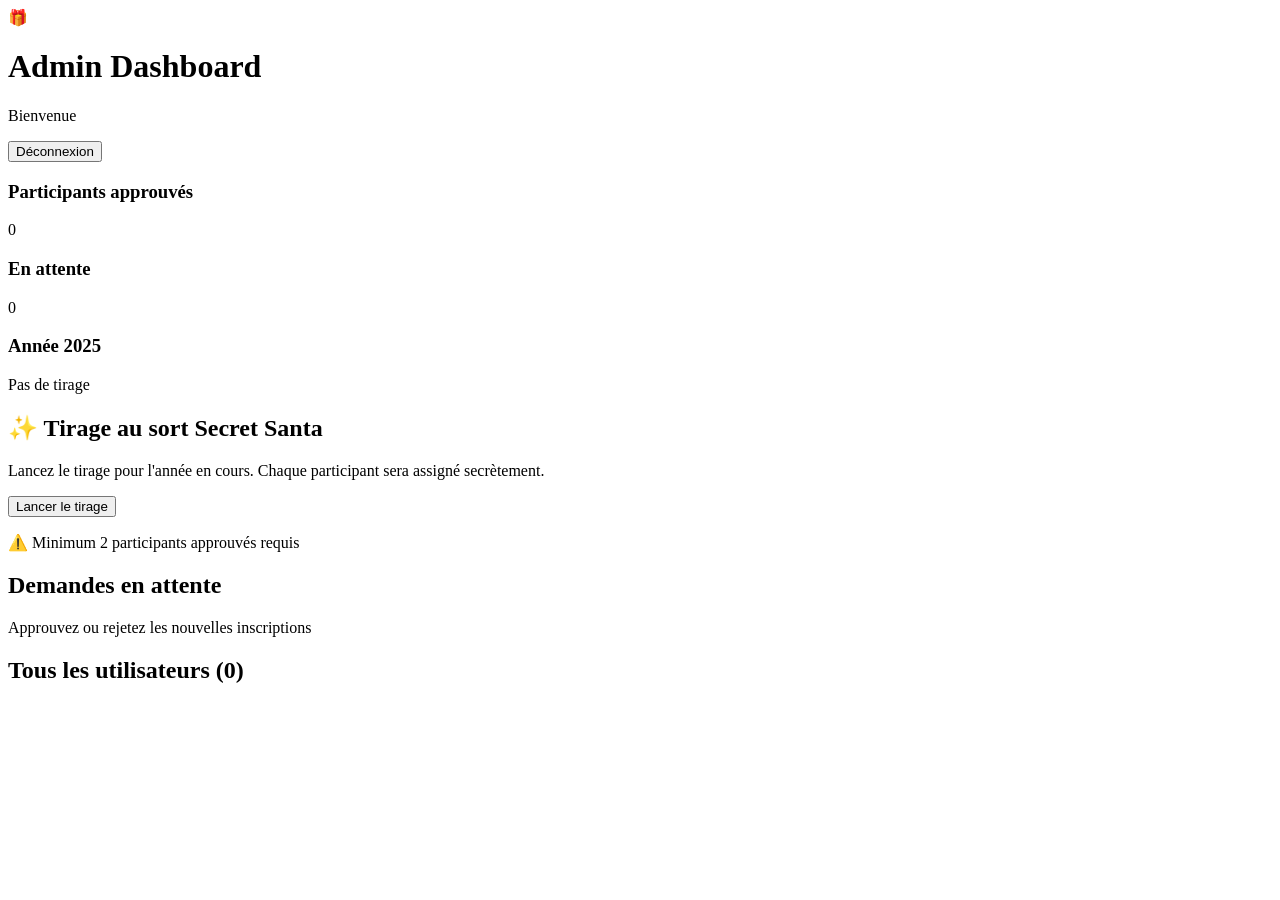
==== php/public/admin.html @ d347e77c "auto-commit for 5926e405-cffd-49d7-9a5a-f31468f9e27b" ====
<!DOCTYPE html>
<html lang="fr">
<head>
    <meta charset="UTF-8">
    <meta name="viewport" content="width=device-width, initial-scale=1.0">
    <title>Secret Santa - Admin Dashboard</title>
    <link rel="stylesheet" href="css/style.css">
    <link href="https://fonts.googleapis.com/css2?family=Playfair+Display:wght@400;700&display=swap" rel="stylesheet">
</head>
<body>
    <div class="admin-header">
        <div class="admin-header-content">
            <div class="admin-title">
                <span class="gift-icon">🎁</span>
                <div>
                    <h1>Admin Dashboard</h1>
                    <p id="adminWelcome">Bienvenue</p>
                </div>
            </div>
            <button onclick="logout()" class="btn btn-outline">Déconnexion</button>
        </div>
    </div>

    <div class="container admin-container">
        <!-- Stats Cards -->
        <div class="stats-grid">
            <div class="stat-card">
                <h3>Participants approuvés</h3>
                <p class="stat-number" id="approvedCount">0</p>
            </div>
            <div class="stat-card">
                <h3>En attente</h3>
                <p class="stat-number" id="pendingCount">0</p>
            </div>
            <div class="stat-card">
                <h3>Année <span id="currentYear">2025</span></h3>
                <p class="stat-badge" id="drawStatus">Pas de tirage</p>
            </div>
        </div>

        <!-- Section Tirage -->
        <div class="card">
            <div class="card-header">
                <h2>✨ Tirage au sort Secret Santa</h2>
                <p>Lancez le tirage pour l'année en cours. Chaque participant sera assigné secrètement.</p>
            </div>
            <div class="card-body">
                <button id="createDrawBtn" onclick="createDraw()" class="btn btn-success">Lancer le tirage</button>
                <p id="drawWarning" class="warning hidden">⚠️ Minimum 2 participants approuvés requis</p>
            </div>
        </div>

        <!-- Utilisateurs en attente -->
        <div id="pendingSection" class="card hidden">
            <div class="card-header">
                <h2>Demandes en attente</h2>
                <p>Approuvez ou rejetez les nouvelles inscriptions</p>
            </div>
            <div id="pendingList" class="user-list"></div>
        </div>

        <!-- Tous les utilisateurs -->
        <div class="card">
            <div class="card-header">
                <h2>Tous les utilisateurs (<span id="totalUsers">0</span>)</h2>
            </div>
            <div id="userList" class="user-list"></div>
        </div>
    </div>

    <div id="message" class="message-toast hidden"></div>
    <script src="js/admin.js"></script>
</body>
</html>
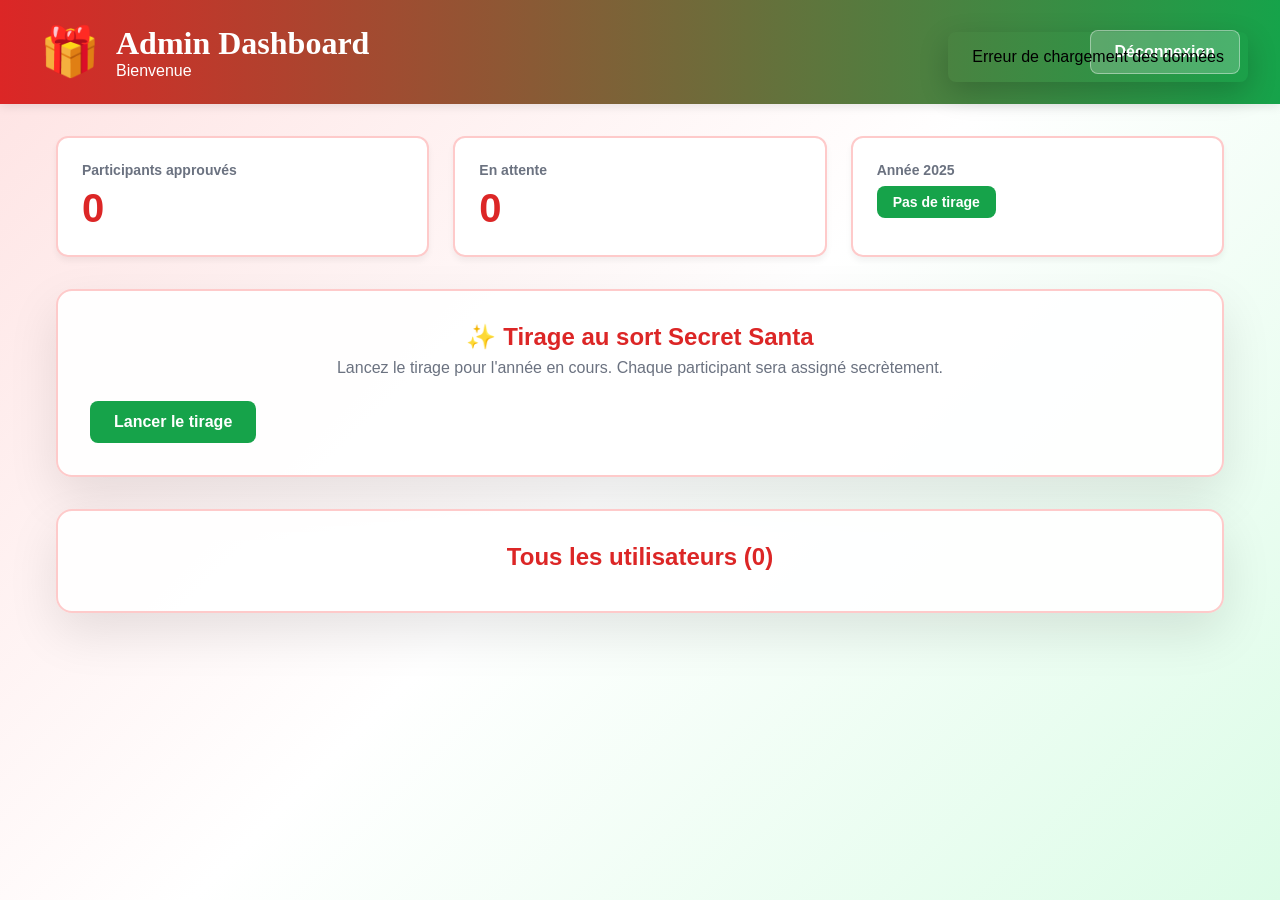
==== commit 0ee6109d: "auto-commit for 71ad3de9-25b7-41cb-a1b1-03f508b7453a" ====
--- a/php/public/admin.html
+++ b/php/public/admin.html
@@ -45,8 +45,12 @@
                 <p>Lancez le tirage pour l'année en cours. Chaque participant sera assigné secrètement.</p>
             </div>
             <div class="card-body">
-                <button id="createDrawBtn" onclick="createDraw()" class="btn btn-success">Lancer le tirage</button>
+                <div style="display: flex; gap: 1rem; flex-wrap: wrap;">
+                    <button id="createDrawBtn" onclick="createDraw()" class="btn btn-success">Lancer le tirage</button>
+                    <button id="resetDrawBtn" onclick="resetDraw()" class="btn btn-danger" style="display: none;">🔄 Réinitialiser le tirage</button>
+                </div>
                 <p id="drawWarning" class="warning hidden">⚠️ Minimum 2 participants approuvés requis</p>
+                <p id="drawInfo" class="info-text hidden" style="margin-top: 1rem; color: #059669;">ℹ️ Si le tirage s'est mal passé, vous pouvez le réinitialiser et le relancer.</p>
             </div>
         </div>
 
--- a/php/public/css/style.css
+++ b/php/public/css/style.css
@@ -0,0 +1,625 @@
+/* Secret Santa - Styles CSS */
+
+:root {
+    --red-primary: #dc2626;
+    --red-hover: #b91c1c;
+    --green-primary: #16a34a;
+    --green-hover: #15803d;
+    --yellow-primary: #eab308;
+    --bg-light: #fef2f2;
+    --bg-gradient-start: #fee2e2;
+    --bg-gradient-end: #dcfce7;
+}
+
+* {
+    margin: 0;
+    padding: 0;
+    box-sizing: border-box;
+}
+
+body {
+    font-family: 'Inter', -apple-system, BlinkMacSystemFont, 'Segoe UI', sans-serif;
+    background: linear-gradient(135deg, var(--bg-gradient-start), #ffffff, var(--bg-gradient-end));
+    min-height: 100vh;
+    position: relative;
+    overflow-x: hidden;
+}
+
+/* Flocons de neige animés */
+.snowflakes {
+    position: fixed;
+    top: 0;
+    left: 0;
+    width: 100%;
+    height: 100%;
+    pointer-events: none;
+    z-index: 1;
+}
+
+.snowflake {
+    position: absolute;
+    color: rgba(255, 255, 255, 0.3);
+    font-size: 20px;
+    animation: fall linear infinite;
+}
+
+@keyframes fall {
+    0% {
+        transform: translateY(-10%) rotate(0deg);
+    }
+    100% {
+        transform: translateY(100vh) rotate(360deg);
+    }
+}
+
+/* Container */
+.container {
+    max-width: 500px;
+    margin: 0 auto;
+    padding: 2rem 1rem;
+    position: relative;
+    z-index: 10;
+}
+
+.admin-container {
+    max-width: 1200px;
+}
+
+.user-container {
+    max-width: 800px;
+}
+
+/* Header */
+.header {
+    text-align: center;
+    margin-bottom: 2rem;
+}
+
+.logo {
+    display: flex;
+    justify-content: center;
+    align-items: center;
+    gap: 1rem;
+    margin-bottom: 1rem;
+}
+
+.gift-icon {
+    font-size: 3rem;
+}
+
+.sparkle-icon {
+    font-size: 2rem;
+}
+
+.title {
+    font-family: 'Playfair Display', serif;
+    font-size: 3rem;
+    color: var(--red-primary);
+    margin-bottom: 0.5rem;
+}
+
+.subtitle {
+    font-family: 'Cormorant Garamond', serif;
+    font-size: 1.125rem;
+    color: var(--green-primary);
+}
+
+/* Card */
+.card {
+    background: rgba(255, 255, 255, 0.95);
+    border-radius: 1rem;
+    padding: 2rem;
+    box-shadow: 0 20px 50px rgba(0, 0, 0, 0.1);
+    border: 2px solid #fecaca;
+    margin-bottom: 2rem;
+}
+
+.card-header h2 {
+    color: var(--red-primary);
+    font-size: 1.5rem;
+    margin-bottom: 0.5rem;
+    text-align: center;
+}
+
+.card-header p {
+    color: #6b7280;
+    text-align: center;
+    margin-bottom: 1.5rem;
+}
+
+/* Tabs */
+.tabs {
+    display: grid;
+    grid-template-columns: 1fr 1fr;
+    gap: 0.5rem;
+    margin-bottom: 1.5rem;
+}
+
+.tab {
+    padding: 0.75rem;
+    border: none;
+    background: #f3f4f6;
+    color: #6b7280;
+    border-radius: 0.5rem;
+    cursor: pointer;
+    font-size: 1rem;
+    font-weight: 500;
+    transition: all 0.2s;
+}
+
+.tab:hover {
+    background: #e5e7eb;
+}
+
+.tab.active {
+    background: var(--red-primary);
+    color: white;
+}
+
+/* Forms */
+.form {
+    display: flex;
+    flex-direction: column;
+    gap: 1rem;
+}
+
+.form-group {
+    display: flex;
+    flex-direction: column;
+    gap: 0.5rem;
+}
+
+.form-group label {
+    font-weight: 500;
+    color: #374151;
+}
+
+.form-group input {
+    padding: 0.75rem;
+    border: 1px solid #d1d5db;
+    border-radius: 0.5rem;
+    font-size: 1rem;
+    transition: border-color 0.2s;
+}
+
+.form-group input:focus {
+    outline: none;
+    border-color: var(--red-primary);
+}
+
+.hidden {
+    display: none !important;
+}
+
+/* Buttons */
+.btn {
+    padding: 0.75rem 1.5rem;
+    border: none;
+    border-radius: 0.5rem;
+    font-size: 1rem;
+    font-weight: 600;
+    cursor: pointer;
+    transition: all 0.2s;
+}
+
+.btn-primary {
+    background: var(--red-primary);
+    color: white;
+}
+
+.btn-primary:hover {
+    background: var(--red-hover);
+}
+
+.btn-success {
+    background: var(--green-primary);
+    color: white;
+}
+
+.btn-success:hover {
+    background: var(--green-hover);
+}
+
+.btn-outline {
+    background: rgba(255, 255, 255, 0.2);
+    color: white;
+    border: 1px solid rgba(255, 255, 255, 0.4);
+}
+
+.btn-outline:hover {
+    background: rgba(255, 255, 255, 0.3);
+}
+
+.btn-danger {
+    background: #dc2626;
+    color: white;
+}
+
+.btn-small {
+    padding: 0.5rem 1rem;
+    font-size: 0.875rem;
+}
+
+/* Messages */
+.message {
+    padding: 1rem;
+    border-radius: 0.5rem;
+    margin-top: 1rem;
+    text-align: center;
+}
+
+.message.success {
+    background: #d1fae5;
+    color: #065f46;
+    border: 1px solid #34d399;
+}
+
+.message.error {
+    background: #fee2e2;
+    color: #991b1b;
+    border: 1px solid #f87171;
+}
+
+.message.warning {
+    background: #fef3c7;
+    color: #92400e;
+    border: 1px solid #fbbf24;
+}
+
+/* Footer */
+.footer {
+    text-align: center;
+    color: var(--green-primary);
+    font-size: 0.875rem;
+    margin-top: 1.5rem;
+}
+
+/* Admin Header */
+.admin-header {
+    background: linear-gradient(90deg, var(--red-primary), var(--green-primary));
+    color: white;
+    padding: 1.5rem;
+    box-shadow: 0 2px 10px rgba(0, 0, 0, 0.1);
+}
+
+.admin-header-content {
+    max-width: 1200px;
+    margin: 0 auto;
+    display: flex;
+    justify-content: space-between;
+    align-items: center;
+}
+
+.admin-title {
+    display: flex;
+    align-items: center;
+    gap: 1rem;
+}
+
+.admin-title h1 {
+    font-family: 'Playfair Display', serif;
+    font-size: 2rem;
+}
+
+/* User Header */
+.user-header {
+    background: linear-gradient(90deg, var(--red-primary), var(--green-primary));
+    color: white;
+    padding: 1.5rem;
+    box-shadow: 0 2px 10px rgba(0, 0, 0, 0.1);
+}
+
+.user-header-content {
+    max-width: 800px;
+    margin: 0 auto;
+    display: flex;
+    justify-content: space-between;
+    align-items: center;
+}
+
+.user-title {
+    display: flex;
+    align-items: center;
+    gap: 1rem;
+}
+
+/* Stats Grid */
+.stats-grid {
+    display: grid;
+    grid-template-columns: repeat(auto-fit, minmax(250px, 1fr));
+    gap: 1.5rem;
+    margin-bottom: 2rem;
+}
+
+.stat-card {
+    background: white;
+    padding: 1.5rem;
+    border-radius: 0.75rem;
+    border: 2px solid #fecaca;
+    box-shadow: 0 4px 6px rgba(0, 0, 0, 0.05);
+}
+
+.stat-card h3 {
+    color: #6b7280;
+    font-size: 0.875rem;
+    margin-bottom: 0.5rem;
+}
+
+.stat-number {
+    font-size: 2.5rem;
+    font-weight: bold;
+    color: var(--red-primary);
+}
+
+.stat-badge {
+    display: inline-block;
+    padding: 0.5rem 1rem;
+    background: var(--green-primary);
+    color: white;
+    border-radius: 0.5rem;
+    font-size: 0.875rem;
+    font-weight: 600;
+}
+
+/* User List */
+.user-list {
+    display: flex;
+    flex-direction: column;
+    gap: 1rem;
+}
+
+.user-item {
+    display: flex;
+    justify-content: space-between;
+    align-items: center;
+    padding: 1rem;
+    background: #f9fafb;
+    border: 1px solid #e5e7eb;
+    border-radius: 0.5rem;
+}
+
+.user-info h4 {
+    color: #111827;
+    margin-bottom: 0.25rem;
+}
+
+.user-info p {
+    color: #6b7280;
+    font-size: 0.875rem;
+}
+
+.user-actions {
+    display: flex;
+    gap: 0.5rem;
+}
+
+.badge {
+    display: inline-block;
+    padding: 0.25rem 0.75rem;
+    border-radius: 0.375rem;
+    font-size: 0.75rem;
+    font-weight: 600;
+}
+
+.badge-admin {
+    background: #a855f7;
+    color: white;
+}
+
+.badge-approved {
+    background: var(--green-primary);
+    color: white;
+}
+
+.badge-pending {
+    background: #9ca3af;
+    color: white;
+}
+
+/* Assignment Card */
+.assignment-card {
+    background: rgba(255, 255, 255, 0.95);
+    border-radius: 1.5rem;
+    padding: 3rem 2rem;
+    box-shadow: 0 25px 60px rgba(0, 0, 0, 0.15);
+    border: 4px solid #86efac;
+    text-align: center;
+}
+
+.assignment-header {
+    margin-bottom: 2rem;
+}
+
+.gift-icon-large {
+    font-size: 6rem;
+    margin-bottom: 1rem;
+}
+
+.assignment-header h2 {
+    font-family: 'Playfair Display', serif;
+    font-size: 2.5rem;
+    color: var(--red-primary);
+    margin-bottom: 0.5rem;
+}
+
+.assignment-body {
+    background: linear-gradient(135deg, #d1fae5, #fecaca);
+    padding: 2rem;
+    border-radius: 1rem;
+    border: 2px solid #86efac;
+    margin-bottom: 2rem;
+}
+
+.assignment-label {
+    color: #374151;
+    font-size: 1.125rem;
+    margin-bottom: 1rem;
+}
+
+.assignment-name-box {
+    background: white;
+    padding: 2rem;
+    border-radius: 0.75rem;
+    box-shadow: 0 4px 10px rgba(0, 0, 0, 0.1);
+    border: 2px solid #fca5a5;
+}
+
+.assignment-name {
+    font-family: 'Playfair Display', serif;
+    font-size: 3rem;
+    font-weight: bold;
+    color: var(--red-primary);
+}
+
+.assignment-reminders {
+    background: #fef9c3;
+    padding: 1.5rem;
+    border-radius: 0.75rem;
+    border: 2px solid #fde047;
+    text-align: left;
+}
+
+.assignment-reminders h3 {
+    color: #78350f;
+    margin-bottom: 1rem;
+}
+
+.assignment-reminders ul {
+    list-style: none;
+    padding: 0;
+}
+
+.assignment-reminders li {
+    color: #78350f;
+    padding: 0.5rem 0;
+    padding-left: 1.5rem;
+    position: relative;
+}
+
+.assignment-reminders li:before {
+    content: "•";
+    position: absolute;
+    left: 0;
+    color: var(--yellow-primary);
+    font-weight: bold;
+}
+
+/* No Draw Card */
+.no-draw-card {
+    background: rgba(255, 255, 255, 0.95);
+    border-radius: 1rem;
+    padding: 3rem 2rem;
+    text-align: center;
+    border: 2px solid #d1d5db;
+    box-shadow: 0 10px 30px rgba(0, 0, 0, 0.1);
+}
+
+.no-draw-icon {
+    font-size: 5rem;
+    margin-bottom: 1rem;
+    opacity: 0.5;
+}
+
+.no-draw-card h2 {
+    font-family: 'Playfair Display', serif;
+    font-size: 2rem;
+    color: #374151;
+    margin-bottom: 1rem;
+}
+
+.no-draw-card p {
+    color: #6b7280;
+    margin-bottom: 0.5rem;
+}
+
+.no-draw-text {
+    font-size: 0.875rem;
+    margin-bottom: 1.5rem !important;
+}
+
+.no-draw-badge {
+    display: inline-block;
+    padding: 0.75rem 1.5rem;
+    background: #e5e7eb;
+    color: #374151;
+    border-radius: 0.5rem;
+    font-weight: 600;
+}
+
+.christmas-decorations {
+    text-align: center;
+    font-size: 2.5rem;
+    margin-top: 2rem;
+}
+
+/* Loading */
+.loading {
+    display: flex;
+    justify-content: center;
+    align-items: center;
+    min-height: 300px;
+}
+
+.spinner {
+    border: 4px solid #f3f4f6;
+    border-top: 4px solid var(--red-primary);
+    border-radius: 50%;
+    width: 3rem;
+    height: 3rem;
+    animation: spin 1s linear infinite;
+}
+
+@keyframes spin {
+    0% { transform: rotate(0deg); }
+    100% { transform: rotate(360deg); }
+}
+
+.warning {
+    color: #92400e;
+    font-size: 0.875rem;
+    margin-top: 0.5rem;
+}
+
+/* Toast Message */
+.message-toast {
+    position: fixed;
+    top: 2rem;
+    right: 2rem;
+    padding: 1rem 1.5rem;
+    border-radius: 0.5rem;
+    box-shadow: 0 10px 30px rgba(0, 0, 0, 0.2);
+    z-index: 1000;
+    animation: slideIn 0.3s ease-out;
+}
+
+@keyframes slideIn {
+    from {
+        transform: translateX(100%);
+        opacity: 0;
+    }
+    to {
+        transform: translateX(0);
+        opacity: 1;
+    }
+}
+
+/* Responsive */
+@media (max-width: 768px) {
+    .title {
+        font-size: 2rem;
+    }
+    
+    .admin-header-content,
+    .user-header-content {
+        flex-direction: column;
+        gap: 1rem;
+    }
+    
+    .stats-grid {
+        grid-template-columns: 1fr;
+    }
+    
+    .assignment-name {
+        font-size: 2rem;
+    }
+}
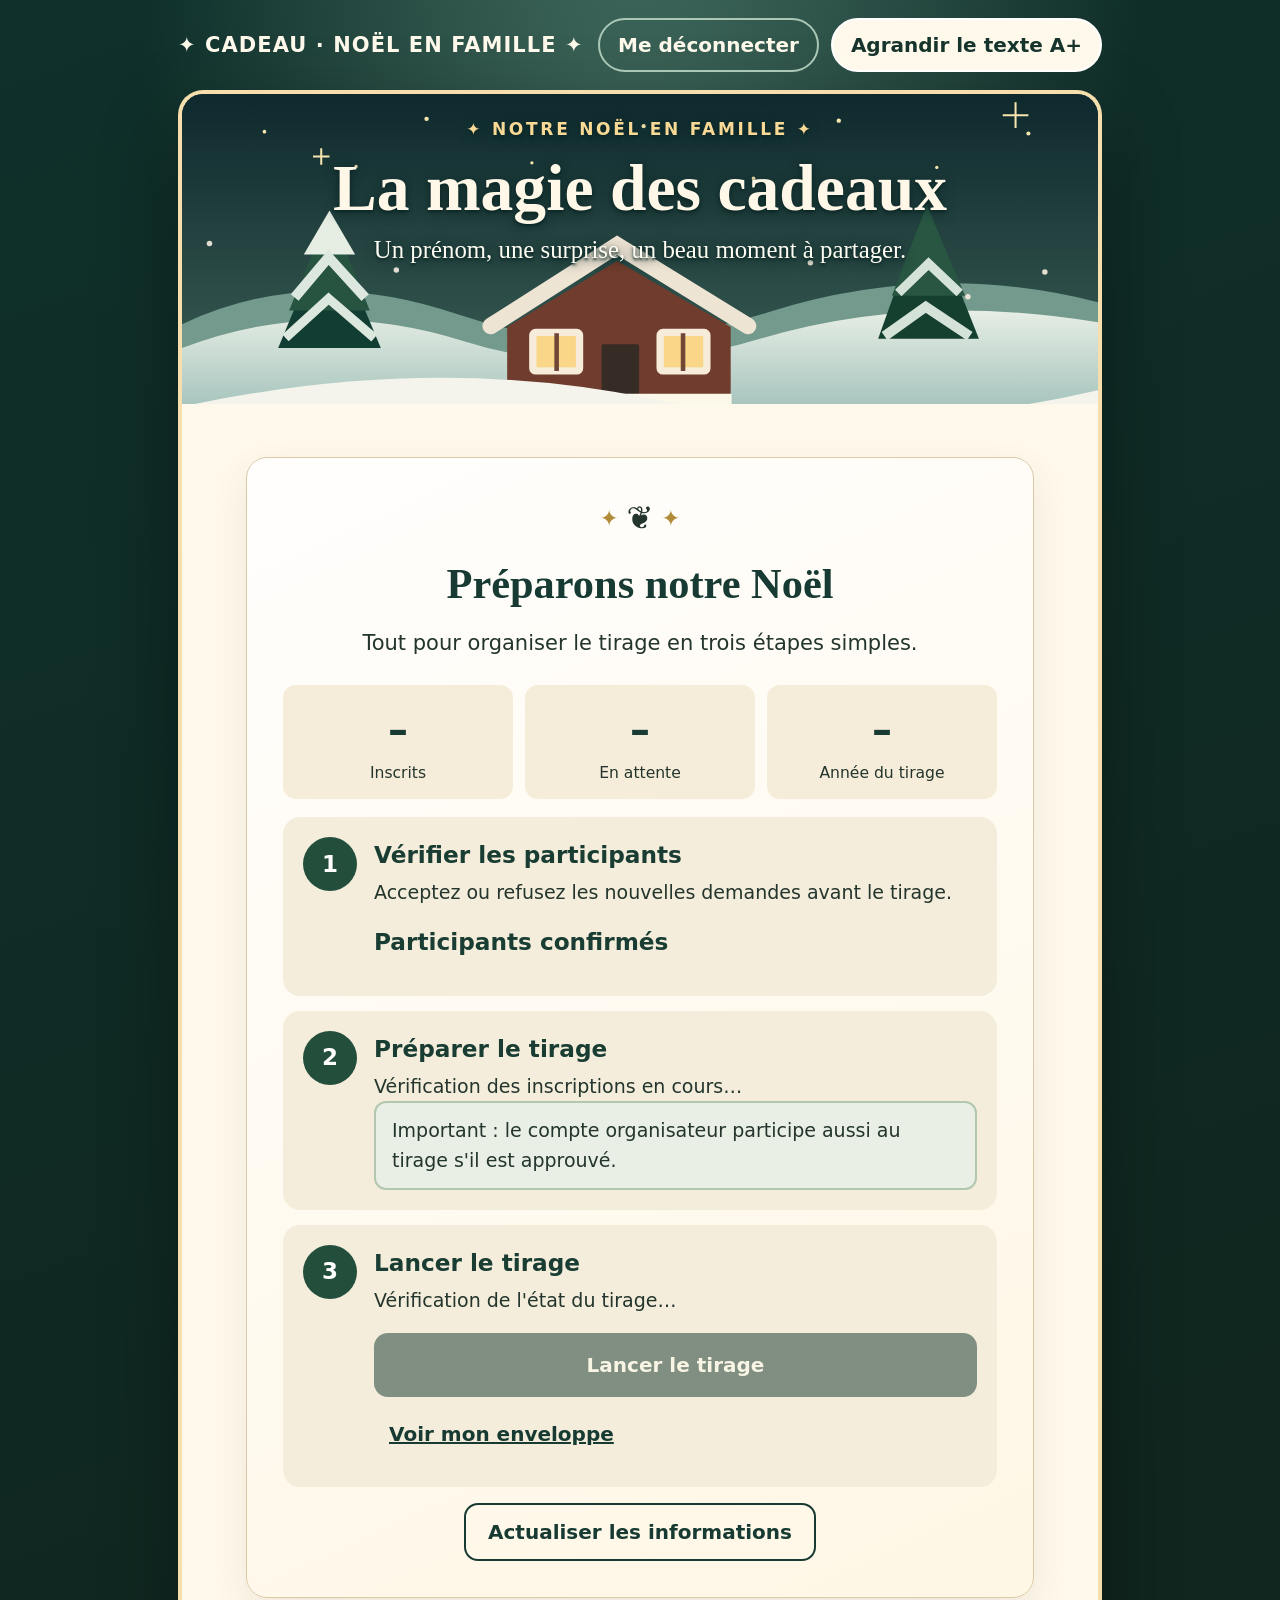
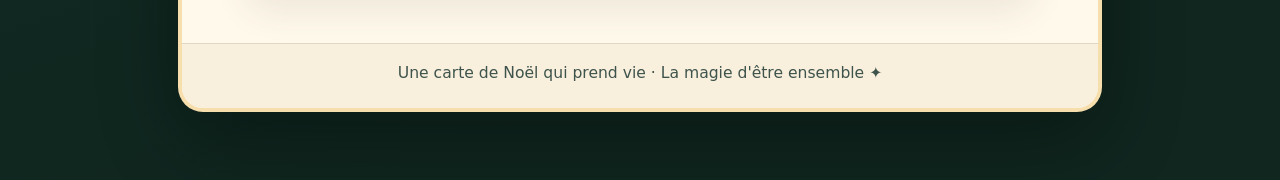
==== commit 6046439a: "Implement approved festive accessible HTML/CSS for all Cadeau PHP screens" ====
--- a/php/public/admin.html
+++ b/php/public/admin.html
@@ -1,78 +1,74 @@
-<!DOCTYPE html>
-<html lang="fr">
-<head>
-    <meta charset="UTF-8">
-    <meta name="viewport" content="width=device-width, initial-scale=1.0">
-    <title>Secret Santa - Admin Dashboard</title>
-    <link rel="stylesheet" href="css/style.css">
-    <link href="https://fonts.googleapis.com/css2?family=Playfair+Display:wght@400;700&display=swap" rel="stylesheet">
-</head>
-<body>
-    <div class="admin-header">
-        <div class="admin-header-content">
-            <div class="admin-title">
-                <span class="gift-icon">🎁</span>
-                <div>
-                    <h1>Admin Dashboard</h1>
-                    <p id="adminWelcome">Bienvenue</p>
-                </div>
-            </div>
-            <button onclick="logout()" class="btn btn-outline">Déconnexion</button>
-        </div>
-    </div>
-
-    <div class="container admin-container">
-        <!-- Stats Cards -->
-        <div class="stats-grid">
-            <div class="stat-card">
-                <h3>Participants approuvés</h3>
-                <p class="stat-number" id="approvedCount">0</p>
-            </div>
-            <div class="stat-card">
-                <h3>En attente</h3>
-                <p class="stat-number" id="pendingCount">0</p>
-            </div>
-            <div class="stat-card">
-                <h3>Année <span id="currentYear">2025</span></h3>
-                <p class="stat-badge" id="drawStatus">Pas de tirage</p>
-            </div>
-        </div>
-
-        <!-- Section Tirage -->
-        <div class="card">
-            <div class="card-header">
-                <h2>✨ Tirage au sort Secret Santa</h2>
-                <p>Lancez le tirage pour l'année en cours. Chaque participant sera assigné secrètement.</p>
-            </div>
-            <div class="card-body">
-                <div style="display: flex; gap: 1rem; flex-wrap: wrap;">
-                    <button id="createDrawBtn" onclick="createDraw()" class="btn btn-success">Lancer le tirage</button>
-                    <button id="resetDrawBtn" onclick="resetDraw()" class="btn btn-danger" style="display: none;">🔄 Réinitialiser le tirage</button>
-                </div>
-                <p id="drawWarning" class="warning hidden">⚠️ Minimum 2 participants approuvés requis</p>
-                <p id="drawInfo" class="info-text hidden" style="margin-top: 1rem; color: #059669;">ℹ️ Si le tirage s'est mal passé, vous pouvez le réinitialiser et le relancer.</p>
-            </div>
-        </div>
-
-        <!-- Utilisateurs en attente -->
-        <div id="pendingSection" class="card hidden">
-            <div class="card-header">
-                <h2>Demandes en attente</h2>
-                <p>Approuvez ou rejetez les nouvelles inscriptions</p>
-            </div>
-            <div id="pendingList" class="user-list"></div>
-        </div>
-
-        <!-- Tous les utilisateurs -->
-        <div class="card">
-            <div class="card-header">
-                <h2>Tous les utilisateurs (<span id="totalUsers">0</span>)</h2>
-            </div>
-            <div id="userList" class="user-list"></div>
-        </div>
-    </div>
-
-    <div id="message" class="message-toast hidden"></div>
-    <script src="js/admin.js"></script>
-</body>
-</html>+<!doctype html><html lang="fr"><head>
+<meta charset="utf-8"><meta name="viewport" content="width=device-width, initial-scale=1">
+<meta name="color-scheme" content="light"><title>Organiser notre Noël — Cadeau</title>
+<link rel="stylesheet" href="css/style.css">
+<script defer src="js/common.js"></script><script defer src="js/admin.js"></script>
+</head><body><a class="skip" href="#contenu">Aller au contenu</a>
+<div class="site">
+<header class="site-head">
+  <span class="brand">✦ CADEAU · NOËL EN FAMILLE ✦</span>
+  <div class="head-actions">
+    <button type="button" class="logout-button" id="logout">Me déconnecter</button>
+    <button id="larger" type="button" aria-pressed="false">Agrandir le texte A+</button>
+  </div>
+</header>
+<main class="sheet" id="contenu">
+<div class="hero">
+  <img class="village" src="assets/christmas-village.svg" alt="" width="1000" height="360">
+  <div class="hero-heading">
+    <div class="eyebrow">✦ Notre Noël en famille ✦</div>
+    <h1>La magie des cadeaux</h1>
+    <p>Un prénom, une surprise, un beau moment à partager.</p>
+  </div>
+</div>
+<section class="page" id="organizer" aria-labelledby="admin-title">
+ <div class="paper wide">
+  <div class="holly" aria-hidden="true">❦</div>
+  <h2 id="admin-title" tabindex="-1" class="center">Préparons notre Noël</h2>
+  <p class="lead center">Tout pour organiser le tirage en trois étapes simples.</p>
+  <div class="form-message" id="formMessage" hidden aria-live="polite"></div>
+  <div class="stat-row" aria-label="État des inscriptions">
+    <div class="stat"><strong id="approvedCount">–</strong><span>Inscrits</span></div>
+    <div class="stat"><strong id="pendingCount">–</strong><span>En attente</span></div>
+    <div class="stat"><strong id="year">–</strong><span>Année du tirage</span></div>
+  </div>
+  <div class="admin-steps">
+   <section class="admin-step" aria-labelledby="step1"><span class="number" aria-hidden="true">1</span><div class="inner">
+    <h3 id="step1">Vérifier les participants</h3><p>Acceptez ou refusez les nouvelles demandes avant le tirage.</p>
+    <p id="pendingEmpty" class="info-banner" hidden>Toutes les demandes ont été traitées.</p>
+    <ul id="pendingList" class="people-list" aria-label="Demandes en attente"></ul>
+    <h3 class="spaced">Participants confirmés</h3>
+    <ul id="approvedList" class="people-list" aria-label="Participants confirmés"></ul>
+   </div></section>
+   <section class="admin-step" aria-labelledby="step2"><span class="number" aria-hidden="true">2</span><div class="inner">
+    <h3 id="step2">Préparer le tirage</h3>
+    <p id="preflight">Vérification des inscriptions en cours…</p>
+    <p class="info-banner">Important : le compte organisateur participe aussi au tirage s'il est approuvé.</p>
+   </div></section>
+   <section class="admin-step" aria-labelledby="step3"><span class="number" aria-hidden="true">3</span><div class="inner">
+    <h3 id="step3">Lancer le tirage</h3>
+    <p id="drawStatus">Vérification de l'état du tirage…</p>
+    <button class="cta" type="button" id="createDrawBtn" disabled>Lancer le tirage</button>
+    <button class="secondary" type="button" id="resetDrawBtn" hidden>Réinitialiser le tirage</button>
+    <a href="user.html" class="back-link">Voir mon enveloppe</a>
+   </div></section>
+  </div>
+  <button class="secondary" id="reloadData" type="button">Actualiser les informations</button>
+ </div>
+</section>
+<footer class="footer">Une carte de Noël qui prend vie · La magie d'être ensemble ✦</footer>
+</main></div>
+<dialog id="drawDialog" aria-labelledby="drawDialogTitle">
+ <h2 id="drawDialogTitle">Tout est prêt pour Noël&nbsp;?</h2>
+ <p id="drawDialogInfo"></p>
+ <p>Une fois le tirage lancé, chaque personne pourra découvrir son destinataire. Vérifiez que la liste est complète.</p>
+ <div class="dialog-actions"><button type="button" class="cancel" id="cancelDraw">Annuler</button><button type="button" id="confirmDraw">Oui, lancer le tirage</button></div>
+</dialog>
+<dialog id="resetDialog" aria-labelledby="resetDialogTitle">
+ <h2 id="resetDialogTitle">Réinitialiser le tirage</h2>
+ <p>Attention&nbsp;: toutes les attributions changeront. Ne faites ceci qu'en cas de nécessité, après avoir prévenu votre famille.</p>
+ <div class="field"><label id="yearLabel" for="confirmYear">Pour confirmer, écrivez l'année du tirage</label><input id="confirmYear" type="number" inputmode="numeric" min="2000" max="2100"></div>
+ <div class="form-message" id="resetMessage" hidden aria-live="polite"></div>
+ <div class="dialog-actions"><button type="button" class="cancel" id="cancelReset">Annuler</button><button type="button" id="confirmReset">Confirmer la réinitialisation</button></div>
+</dialog>
+</body></html>
--- a/php/public/css/style.css
+++ b/php/public/css/style.css
@@ -1,625 +1,141 @@
-/* Secret Santa - Styles CSS */
 
-:root {
-    --red-primary: #dc2626;
-    --red-hover: #b91c1c;
-    --green-primary: #16a34a;
-    --green-hover: #15803d;
-    --yellow-primary: #eab308;
-    --bg-light: #fef2f2;
-    --bg-gradient-start: #fee2e2;
-    --bg-gradient-end: #dcfce7;
+:root{--fir:#173a32;--fir2:#0e2926;--berry:#9c2838;--cream:#fff9ec;--gold:#f0d38a;--ink:#23352c;--snow:#eef1eb;--bsize:20px;--outer:24px}
+*{box-sizing:border-box}
+html{scroll-behavior:auto}
+body{margin:0;font-family:system-ui,-apple-system,"Segoe UI",Arial,sans-serif;font-size:var(--bsize);line-height:1.55;color:var(--ink);background:radial-gradient(ellipse at 50% -16%,#446d60 0,transparent 56%),linear-gradient(160deg,#0f302b,#10261f 85%);min-height:100vh}
+body.large{--bsize:24px}
+a{color:inherit}
+button{font:inherit;cursor:pointer}
+button:focus-visible,a:focus-visible{outline:4px solid #f6b735;outline-offset:5px}
+.skip{position:absolute;left:1rem;top:-200px;background:var(--cream);z-index:100;padding:.5rem}
+.skip:focus{top:1rem}
+.site{max-width:960px;margin:0 auto;padding:18px 18px 68px}
+.site-head{display:flex;flex-wrap:wrap;gap:12px;align-items:center;justify-content:space-between;color:#fff9ec;margin-bottom:18px}
+.site-head strong{font-size:1rem;letter-spacing:.04em}
+.demo-label{font-size:.7em;border:1px solid #eedfa6;border-radius:50px;padding:6px 12px;color:#f8ecc2}
+.site-head button{background:#fff9ec;color:#16342c;border:2px solid #fff;border-radius:50px;padding:9px 18px;font-weight:750;min-height:54px}
+.demo-nav{display:flex;gap:10px;flex-wrap:wrap;margin-bottom:18px}
+.demo-nav button{color:white;background:transparent;border:2px solid #9cb6ac;border-radius:12px;padding:9px 15px;min-height:55px;font-weight:700;flex:1 1 140px}
+.demo-nav button[aria-pressed=true]{background:#fff9ec;color:#173a32;border-color:#fff9ec}
+.sheet{overflow:hidden;border:4px solid rgba(243,215,154,.76);border-radius:25px;box-shadow:0 28px 80px #0005;background:var(--cream)}
+.hero{position:relative;min-height:245px;background:#15352f;isolation:isolate}
+.hero svg{display:block;width:100%;height:310px;object-fit:cover}
+.hero-heading{position:absolute;left:5%;right:5%;top:7%;text-align:center;color:#fffdf3;text-shadow:0 2px 12px #0c2826,0 2px 3px #0c2826}
+.hero-heading .eyebrow{font-size:.85em;font-weight:750;letter-spacing:.16em;text-transform:uppercase;color:#f8d995}
+.hero-heading h1{font-family:Georgia,"Times New Roman",serif;line-height:1.05;font-size:clamp(2.2rem,7vw,4.1rem);margin:12px 0 8px;color:#fff8e9;font-weight:700}
+.hero-heading p{font-family:Georgia,"Times New Roman",serif;font-size:clamp(1.1rem,3vw,1.55rem);margin:0}
+.page{padding:clamp(22px,5vw,53px) clamp(18px,5vw,80px) 45px;min-height:400px}
+.page[hidden]{display:none}
+.page h2{font-family:Georgia,"Times New Roman",serif;font-size:clamp(1.9rem,5vw,2.65rem);line-height:1.18;margin:0 0 18px;color:var(--fir)}
+.center{text-align:center}
+.lead{max-width:620px;margin:0 auto 26px;font-size:1.05em}
+button.cta{display:block;width:100%;max-width:570px;margin:17px auto 0;min-height:64px;border:0;border-radius:14px;background:var(--fir);color:#fffdf0;font-weight:800;font-size:1em;padding:14px 20px;box-shadow:0 6px 0 #0d2a23}
+button.cta:hover{background:#245246}
+button.secondary{display:block;min-height:58px;margin:16px auto 0;border:2px solid var(--fir);border-radius:14px;background:transparent;color:var(--fir);padding:10px 22px;font-weight:750}
+button.secondary:hover{background:#e6efe8}
+button.ghost{background:transparent;border:0;text-decoration:underline;font-weight:750;padding:14px;min-height:56px;color:var(--fir)}
+.paper{background:linear-gradient(155deg,#fffefd,#fff7e5);border:1px solid #dccaa7;border-radius:21px;box-shadow:0 14px 35px #433c2717;padding:clamp(20px,5vw,36px);max-width:670px;margin:0 auto}
+.holly{display:flex;align-items:center;justify-content:center;gap:8px;margin-bottom:15px;font-size:1.6em}
+.holly::before,.holly::after{content:"✦";font-size:.7em;color:#b08b39}
+.helper{max-width:560px;margin:22px auto 0;background:#e8eee7;padding:13px 19px;border-radius:12px;color:#223d33;text-align:center}
+.helper b{font-weight:800}
+.steps{display:grid;gap:12px;max-width:580px;margin:28px auto 0}
+.step{display:flex;gap:15px;align-items:center;text-align:left;background:#f2ead8;padding:17px;border-radius:14px;font-weight:700}
+.step .num{display:grid;place-items:center;background:#225340;color:white;border-radius:50%;width:44px;height:44px;flex:none}
+.step.pending{background:#f9efda}
+.step.pending .num{background:#8e673c}
+.envelope{width:min(100%,340px);margin:28px auto 25px;aspect-ratio:1.5;position:relative;border-radius:6px 6px 15px 15px;background:linear-gradient(120deg,#f2dec0,#fff7e5 55%,#e4c69f);border:3px solid #d3b18a;filter:drop-shadow(0 14px 12px #5e482f3a);overflow:hidden}
+.envelope:before{content:"";position:absolute;inset:0;clip-path:polygon(0 0,50% 63%,100% 0);background:linear-gradient(180deg,#ead2ac,#fff6db);filter:drop-shadow(0 2px 2px #be9b6f)}
+.envelope:after{content:"";position:absolute;width:74px;height:74px;border-radius:50%;left:calc(50% - 37px);top:49%;background:radial-gradient(circle at 28% 25%,#d55b64,#9c2838 52%,#651521);border:4px solid #a8793a;box-shadow:0 1px 6px #503b2b88}
+.envelope .seal{position:absolute;z-index:3;left:0;right:0;top:calc(49% + 9px);text-align:center;color:#ffe7b5;font-family:Georgia,serif;font-size:31px;line-height:1.8}
+.reveal{border:2px solid #af8241;padding:20px;border-radius:16px;background:#f8ecd4;margin:24px auto 12px;max-width:500px}
+.reveal .big-name{font-family:Georgia,serif;font-size:clamp(2rem,7vw,3.7rem);font-weight:700;color:#7e2330;margin:7px 0}
+[hidden]{display:none!important}
+.wait-mark{font-size:3.1em;line-height:1.3;margin-bottom:15px}
+.admin-steps{display:grid;gap:15px;max-width:650px;margin:15px auto}
+.admin-step{display:flex;gap:17px;align-items:flex-start;background:#f4eddb;border-radius:17px;padding:20px}
+.admin-step .number{flex:none;display:grid;place-items:center;width:54px;height:54px;border-radius:50%;background:#234e3c;color:#fff;font-weight:800;font-size:1.15em}
+.admin-step h3{margin:0 0 5px;color:#193d33;font-size:1.16em}
+.admin-step p{margin:0;font-size:.95em}
+.admin-count{font-size:1.8em;font-weight:850;color:#133f34;margin:10px 0}
+.status{display:inline-block;background:#e7eddf;border:2px solid #587961;border-radius:12px;padding:8px 14px;font-weight:700}
+.footer{padding:17px 25px 23px;text-align:center;color:#3e534b;font-size:.78em;border-top:1px solid #e0d8c5;background:#f8efdd}
+.site-note{color:#fffbe7;font-size:.83em;text-align:center;margin:15px auto 0;max-width:820px}
+@media(max-width:560px){.site{padding:9px 9px 45px}.hero svg{height:240px}.hero-heading{top:10%}.hero-heading h1{margin:5px 0}.page{padding:23px 18px 36px}.demo-nav button{flex-basis:42%;font-size:.9em}.admin-step{padding:14px;gap:12px}}
+@media(prefers-reduced-motion:reduce){*,*:before,*:after{animation:none!important;transition:none!important;scroll-behavior:auto!important}}
+
+/* Cadeau v3 : écrans réellement reliés au backend PHP. */
+.site-head .brand{color:#fff9ec;font-size:1.05em;font-weight:850;letter-spacing:.05em}
+.site-head .head-actions{display:flex;flex-wrap:wrap;gap:12px;align-items:center}
+.site-head .logout-button{color:#fff9ec;background:transparent;border:2px solid #abc8b6}
+.site-head .logout-button:hover{background:#245046}
+.hero .village{width:100%;height:310px;object-fit:cover;display:block}
+.page .paper{max-width:675px}
+.page .paper.wide{max-width:810px}
+.form{display:grid;gap:20px;text-align:left;margin:24px auto 0;max-width:530px}
+.field{display:grid;gap:8px}
+.field label{font-weight:760}
+.field input{width:100%;min-height:64px;padding:12px 16px;font:inherit;background:#fff;color:var(--ink);border:2px solid #738e7b;border-radius:12px}
+.field input:focus-visible{outline:4px solid #b88433;outline-offset:2px}
+.field .hint{font-size:.88em;color:#405a4d;line-height:1.45}
+.field input[aria-invalid=true]{border-color:#aa2538}
+.form .cta{margin:12px auto 0}
+.form-message{margin:22px auto 10px;max-width:560px;padding:14px 16px;border:2px solid #8a5d43;border-radius:12px;background:#fff0d7;text-align:left;color:#432d24}
+.form-message[data-type=error]{border-color:#a02b3c;background:#ffeced;color:#7b182a}
+.form-message[data-type=success]{border-color:#477c51;background:#e2f1dc;color:#17422a}
+.form-message:focus{outline:3px solid #b88433}
+[data-busy=true]{opacity:.72;cursor:wait}
+button:disabled{opacity:.52;cursor:not-allowed;box-shadow:none!important}
+.big-icon{text-align:center;font-size:3.3em;line-height:1.2}
+.spaced{margin-top:22px}
+.back-link{background:none;border:0;color:var(--fir);font-weight:750;text-decoration:underline;min-height:58px;padding:10px 15px;margin:12px auto 0;display:block}
+.stage-note{background:#e9efe7;border-radius:15px;padding:15px;margin:22px 0;color:var(--ink)}
+.steps{margin:24px auto 10px}
+.subtle{font-size:.87em;color:#435b4f}
+body.large .subtle,body.large .hint{font-size:.9em}
+.admin-steps{max-width:770px}
+.admin-step{align-items:flex-start}
+.admin-step .number{min-width:54px}
+.admin-step .inner{flex:1;min-width:0}
+.admin-step .cta,.admin-step .secondary{margin:18px 0 0;max-width:100%}
+.stat-row{display:grid;grid-template-columns:repeat(3,minmax(0,1fr));gap:12px;margin:18px 0}
+.stat{background:#f6ecda;padding:14px 10px;text-align:center;border-radius:13px}
+.stat strong{display:block;font-size:clamp(1.4em,4vw,2em);color:var(--fir)}
+.stat span{display:block;font-size:.78em}
+.people-list{display:grid;gap:10px;margin:16px 0 0;list-style:none;padding:0}
+.person{background:#fffaf0;border:2px solid #e2d2b4;padding:13px 15px;border-radius:13px;display:flex;justify-content:space-between;align-items:center;gap:14px;flex-wrap:wrap}
+.person-name{display:block;font-weight:800;overflow-wrap:anywhere}
+.person-mail{display:block;font-size:.85em;color:#48594d;overflow-wrap:anywhere}
+.person-buttons{display:flex;flex-wrap:wrap;gap:10px}
+.person-buttons button{padding:10px 16px;min-height:56px;border-radius:12px;font-weight:800;border:2px solid #28533c;background:var(--fir);color:white}
+.person-buttons button.danger{background:#fff8f1;color:#852a34;border-color:#9c2838}
+.info-banner{margin:12px 0;padding:13px 16px;border-radius:12px;background:#e9efe5;border:2px solid #b2c6b0}
+.info-banner.warning{background:#fff0d9;border-color:#c99550}
+.info-banner.error{background:#ffedf0;border-color:#bd5760}
+.result{padding:22px 12px;border:2px solid #c9a16d;background:#fff4dc;border-radius:16px;margin:22px 0;text-align:center}
+.result .big-name{font-family:Georgia,serif;color:#8a2333;font-size:clamp(2.2em,7vw,3.6em);line-height:1.2;font-weight:700;overflow-wrap:anywhere}
+.envelope{margin-bottom:23px}
+dialog{position:fixed;margin:auto;max-width:min(580px,calc(100vw - 28px));max-height:calc(100dvh - 28px);overflow:auto;border-radius:20px;border:3px solid #a77f47;padding:28px;background:var(--cream);color:var(--ink);box-shadow:0 22px 90px #0009}
+dialog::backdrop{background:#081d19c9}
+dialog h2{font-family:Georgia,serif;color:var(--fir);font-size:1.8em}
+dialog .dialog-actions{display:flex;gap:14px;flex-wrap:wrap;margin-top:18px}
+dialog .dialog-actions button{min-height:58px;flex:1 1 170px;border-radius:13px;border:2px solid var(--fir);background:var(--fir);color:#fff;font-weight:800;padding:10px}
+dialog .dialog-actions button.cancel{background:transparent;color:var(--fir)}
+dialog input[type=number]{width:100%;min-height:60px;font-size:inherit;padding:12px;border:2px solid #526d59;border-radius:12px}
+.error-fallback{max-width:700px;margin:20px auto;border-radius:12px;padding:16px;background:#fff0dc;color:#52271c}
+.spacer{margin:20px 0}
+@media (max-width:560px){
+ .site-head{justify-content:center;text-align:center}
+ .site-head .head-actions{justify-content:center}
+ .hero .village{height:240px}
+ .hero-heading{top:8%}
+ .hero-heading .eyebrow{font-size:.69em;letter-spacing:.07em}
+ .hero-heading h1{font-size:clamp(2rem,8.1vw,3.5rem)}
+ .hero-heading p{font-size:clamp(.85rem,4vw,1.2rem)}
+ .stat-row{grid-template-columns:repeat(2,minmax(0,1fr))}
+ .admin-step{padding:14px;gap:10px}
+ .person-buttons{width:100%}
+ .person-buttons button{flex:1}
 }
-
-* {
-    margin: 0;
-    padding: 0;
-    box-sizing: border-box;
-}
-
-body {
-    font-family: 'Inter', -apple-system, BlinkMacSystemFont, 'Segoe UI', sans-serif;
-    background: linear-gradient(135deg, var(--bg-gradient-start), #ffffff, var(--bg-gradient-end));
-    min-height: 100vh;
-    position: relative;
-    overflow-x: hidden;
-}
-
-/* Flocons de neige animés */
-.snowflakes {
-    position: fixed;
-    top: 0;
-    left: 0;
-    width: 100%;
-    height: 100%;
-    pointer-events: none;
-    z-index: 1;
-}
-
-.snowflake {
-    position: absolute;
-    color: rgba(255, 255, 255, 0.3);
-    font-size: 20px;
-    animation: fall linear infinite;
-}
-
-@keyframes fall {
-    0% {
-        transform: translateY(-10%) rotate(0deg);
-    }
-    100% {
-        transform: translateY(100vh) rotate(360deg);
-    }
-}
-
-/* Container */
-.container {
-    max-width: 500px;
-    margin: 0 auto;
-    padding: 2rem 1rem;
-    position: relative;
-    z-index: 10;
-}
-
-.admin-container {
-    max-width: 1200px;
-}
-
-.user-container {
-    max-width: 800px;
-}
-
-/* Header */
-.header {
-    text-align: center;
-    margin-bottom: 2rem;
-}
-
-.logo {
-    display: flex;
-    justify-content: center;
-    align-items: center;
-    gap: 1rem;
-    margin-bottom: 1rem;
-}
-
-.gift-icon {
-    font-size: 3rem;
-}
-
-.sparkle-icon {
-    font-size: 2rem;
-}
-
-.title {
-    font-family: 'Playfair Display', serif;
-    font-size: 3rem;
-    color: var(--red-primary);
-    margin-bottom: 0.5rem;
-}
-
-.subtitle {
-    font-family: 'Cormorant Garamond', serif;
-    font-size: 1.125rem;
-    color: var(--green-primary);
-}
-
-/* Card */
-.card {
-    background: rgba(255, 255, 255, 0.95);
-    border-radius: 1rem;
-    padding: 2rem;
-    box-shadow: 0 20px 50px rgba(0, 0, 0, 0.1);
-    border: 2px solid #fecaca;
-    margin-bottom: 2rem;
-}
-
-.card-header h2 {
-    color: var(--red-primary);
-    font-size: 1.5rem;
-    margin-bottom: 0.5rem;
-    text-align: center;
-}
-
-.card-header p {
-    color: #6b7280;
-    text-align: center;
-    margin-bottom: 1.5rem;
-}
-
-/* Tabs */
-.tabs {
-    display: grid;
-    grid-template-columns: 1fr 1fr;
-    gap: 0.5rem;
-    margin-bottom: 1.5rem;
-}
-
-.tab {
-    padding: 0.75rem;
-    border: none;
-    background: #f3f4f6;
-    color: #6b7280;
-    border-radius: 0.5rem;
-    cursor: pointer;
-    font-size: 1rem;
-    font-weight: 500;
-    transition: all 0.2s;
-}
-
-.tab:hover {
-    background: #e5e7eb;
-}
-
-.tab.active {
-    background: var(--red-primary);
-    color: white;
-}
-
-/* Forms */
-.form {
-    display: flex;
-    flex-direction: column;
-    gap: 1rem;
-}
-
-.form-group {
-    display: flex;
-    flex-direction: column;
-    gap: 0.5rem;
-}
-
-.form-group label {
-    font-weight: 500;
-    color: #374151;
-}
-
-.form-group input {
-    padding: 0.75rem;
-    border: 1px solid #d1d5db;
-    border-radius: 0.5rem;
-    font-size: 1rem;
-    transition: border-color 0.2s;
-}
-
-.form-group input:focus {
-    outline: none;
-    border-color: var(--red-primary);
-}
-
-.hidden {
-    display: none !important;
-}
-
-/* Buttons */
-.btn {
-    padding: 0.75rem 1.5rem;
-    border: none;
-    border-radius: 0.5rem;
-    font-size: 1rem;
-    font-weight: 600;
-    cursor: pointer;
-    transition: all 0.2s;
-}
-
-.btn-primary {
-    background: var(--red-primary);
-    color: white;
-}
-
-.btn-primary:hover {
-    background: var(--red-hover);
-}
-
-.btn-success {
-    background: var(--green-primary);
-    color: white;
-}
-
-.btn-success:hover {
-    background: var(--green-hover);
-}
-
-.btn-outline {
-    background: rgba(255, 255, 255, 0.2);
-    color: white;
-    border: 1px solid rgba(255, 255, 255, 0.4);
-}
-
-.btn-outline:hover {
-    background: rgba(255, 255, 255, 0.3);
-}
-
-.btn-danger {
-    background: #dc2626;
-    color: white;
-}
-
-.btn-small {
-    padding: 0.5rem 1rem;
-    font-size: 0.875rem;
-}
-
-/* Messages */
-.message {
-    padding: 1rem;
-    border-radius: 0.5rem;
-    margin-top: 1rem;
-    text-align: center;
-}
-
-.message.success {
-    background: #d1fae5;
-    color: #065f46;
-    border: 1px solid #34d399;
-}
-
-.message.error {
-    background: #fee2e2;
-    color: #991b1b;
-    border: 1px solid #f87171;
-}
-
-.message.warning {
-    background: #fef3c7;
-    color: #92400e;
-    border: 1px solid #fbbf24;
-}
-
-/* Footer */
-.footer {
-    text-align: center;
-    color: var(--green-primary);
-    font-size: 0.875rem;
-    margin-top: 1.5rem;
-}
-
-/* Admin Header */
-.admin-header {
-    background: linear-gradient(90deg, var(--red-primary), var(--green-primary));
-    color: white;
-    padding: 1.5rem;
-    box-shadow: 0 2px 10px rgba(0, 0, 0, 0.1);
-}
-
-.admin-header-content {
-    max-width: 1200px;
-    margin: 0 auto;
-    display: flex;
-    justify-content: space-between;
-    align-items: center;
-}
-
-.admin-title {
-    display: flex;
-    align-items: center;
-    gap: 1rem;
-}
-
-.admin-title h1 {
-    font-family: 'Playfair Display', serif;
-    font-size: 2rem;
-}
-
-/* User Header */
-.user-header {
-    background: linear-gradient(90deg, var(--red-primary), var(--green-primary));
-    color: white;
-    padding: 1.5rem;
-    box-shadow: 0 2px 10px rgba(0, 0, 0, 0.1);
-}
-
-.user-header-content {
-    max-width: 800px;
-    margin: 0 auto;
-    display: flex;
-    justify-content: space-between;
-    align-items: center;
-}
-
-.user-title {
-    display: flex;
-    align-items: center;
-    gap: 1rem;
-}
-
-/* Stats Grid */
-.stats-grid {
-    display: grid;
-    grid-template-columns: repeat(auto-fit, minmax(250px, 1fr));
-    gap: 1.5rem;
-    margin-bottom: 2rem;
-}
-
-.stat-card {
-    background: white;
-    padding: 1.5rem;
-    border-radius: 0.75rem;
-    border: 2px solid #fecaca;
-    box-shadow: 0 4px 6px rgba(0, 0, 0, 0.05);
-}
-
-.stat-card h3 {
-    color: #6b7280;
-    font-size: 0.875rem;
-    margin-bottom: 0.5rem;
-}
-
-.stat-number {
-    font-size: 2.5rem;
-    font-weight: bold;
-    color: var(--red-primary);
-}
-
-.stat-badge {
-    display: inline-block;
-    padding: 0.5rem 1rem;
-    background: var(--green-primary);
-    color: white;
-    border-radius: 0.5rem;
-    font-size: 0.875rem;
-    font-weight: 600;
-}
-
-/* User List */
-.user-list {
-    display: flex;
-    flex-direction: column;
-    gap: 1rem;
-}
-
-.user-item {
-    display: flex;
-    justify-content: space-between;
-    align-items: center;
-    padding: 1rem;
-    background: #f9fafb;
-    border: 1px solid #e5e7eb;
-    border-radius: 0.5rem;
-}
-
-.user-info h4 {
-    color: #111827;
-    margin-bottom: 0.25rem;
-}
-
-.user-info p {
-    color: #6b7280;
-    font-size: 0.875rem;
-}
-
-.user-actions {
-    display: flex;
-    gap: 0.5rem;
-}
-
-.badge {
-    display: inline-block;
-    padding: 0.25rem 0.75rem;
-    border-radius: 0.375rem;
-    font-size: 0.75rem;
-    font-weight: 600;
-}
-
-.badge-admin {
-    background: #a855f7;
-    color: white;
-}
-
-.badge-approved {
-    background: var(--green-primary);
-    color: white;
-}
-
-.badge-pending {
-    background: #9ca3af;
-    color: white;
-}
-
-/* Assignment Card */
-.assignment-card {
-    background: rgba(255, 255, 255, 0.95);
-    border-radius: 1.5rem;
-    padding: 3rem 2rem;
-    box-shadow: 0 25px 60px rgba(0, 0, 0, 0.15);
-    border: 4px solid #86efac;
-    text-align: center;
-}
-
-.assignment-header {
-    margin-bottom: 2rem;
-}
-
-.gift-icon-large {
-    font-size: 6rem;
-    margin-bottom: 1rem;
-}
-
-.assignment-header h2 {
-    font-family: 'Playfair Display', serif;
-    font-size: 2.5rem;
-    color: var(--red-primary);
-    margin-bottom: 0.5rem;
-}
-
-.assignment-body {
-    background: linear-gradient(135deg, #d1fae5, #fecaca);
-    padding: 2rem;
-    border-radius: 1rem;
-    border: 2px solid #86efac;
-    margin-bottom: 2rem;
-}
-
-.assignment-label {
-    color: #374151;
-    font-size: 1.125rem;
-    margin-bottom: 1rem;
-}
-
-.assignment-name-box {
-    background: white;
-    padding: 2rem;
-    border-radius: 0.75rem;
-    box-shadow: 0 4px 10px rgba(0, 0, 0, 0.1);
-    border: 2px solid #fca5a5;
-}
-
-.assignment-name {
-    font-family: 'Playfair Display', serif;
-    font-size: 3rem;
-    font-weight: bold;
-    color: var(--red-primary);
-}
-
-.assignment-reminders {
-    background: #fef9c3;
-    padding: 1.5rem;
-    border-radius: 0.75rem;
-    border: 2px solid #fde047;
-    text-align: left;
-}
-
-.assignment-reminders h3 {
-    color: #78350f;
-    margin-bottom: 1rem;
-}
-
-.assignment-reminders ul {
-    list-style: none;
-    padding: 0;
-}
-
-.assignment-reminders li {
-    color: #78350f;
-    padding: 0.5rem 0;
-    padding-left: 1.5rem;
-    position: relative;
-}
-
-.assignment-reminders li:before {
-    content: "•";
-    position: absolute;
-    left: 0;
-    color: var(--yellow-primary);
-    font-weight: bold;
-}
-
-/* No Draw Card */
-.no-draw-card {
-    background: rgba(255, 255, 255, 0.95);
-    border-radius: 1rem;
-    padding: 3rem 2rem;
-    text-align: center;
-    border: 2px solid #d1d5db;
-    box-shadow: 0 10px 30px rgba(0, 0, 0, 0.1);
-}
-
-.no-draw-icon {
-    font-size: 5rem;
-    margin-bottom: 1rem;
-    opacity: 0.5;
-}
-
-.no-draw-card h2 {
-    font-family: 'Playfair Display', serif;
-    font-size: 2rem;
-    color: #374151;
-    margin-bottom: 1rem;
-}
-
-.no-draw-card p {
-    color: #6b7280;
-    margin-bottom: 0.5rem;
-}
-
-.no-draw-text {
-    font-size: 0.875rem;
-    margin-bottom: 1.5rem !important;
-}
-
-.no-draw-badge {
-    display: inline-block;
-    padding: 0.75rem 1.5rem;
-    background: #e5e7eb;
-    color: #374151;
-    border-radius: 0.5rem;
-    font-weight: 600;
-}
-
-.christmas-decorations {
-    text-align: center;
-    font-size: 2.5rem;
-    margin-top: 2rem;
-}
-
-/* Loading */
-.loading {
-    display: flex;
-    justify-content: center;
-    align-items: center;
-    min-height: 300px;
-}
-
-.spinner {
-    border: 4px solid #f3f4f6;
-    border-top: 4px solid var(--red-primary);
-    border-radius: 50%;
-    width: 3rem;
-    height: 3rem;
-    animation: spin 1s linear infinite;
-}
-
-@keyframes spin {
-    0% { transform: rotate(0deg); }
-    100% { transform: rotate(360deg); }
-}
-
-.warning {
-    color: #92400e;
-    font-size: 0.875rem;
-    margin-top: 0.5rem;
-}
-
-/* Toast Message */
-.message-toast {
-    position: fixed;
-    top: 2rem;
-    right: 2rem;
-    padding: 1rem 1.5rem;
-    border-radius: 0.5rem;
-    box-shadow: 0 10px 30px rgba(0, 0, 0, 0.2);
-    z-index: 1000;
-    animation: slideIn 0.3s ease-out;
-}
-
-@keyframes slideIn {
-    from {
-        transform: translateX(100%);
-        opacity: 0;
-    }
-    to {
-        transform: translateX(0);
-        opacity: 1;
-    }
-}
-
-/* Responsive */
-@media (max-width: 768px) {
-    .title {
-        font-size: 2rem;
-    }
-    
-    .admin-header-content,
-    .user-header-content {
-        flex-direction: column;
-        gap: 1rem;
-    }
-    
-    .stats-grid {
-        grid-template-columns: 1fr;
-    }
-    
-    .assignment-name {
-        font-size: 2rem;
-    }
-}+@media(max-width:360px){.hero-heading h1{font-size:1.85rem}.stat-row{grid-template-columns:1fr}}
+@media(forced-colors:active){button,.step,.paper,.envelope{forced-color-adjust:auto}}
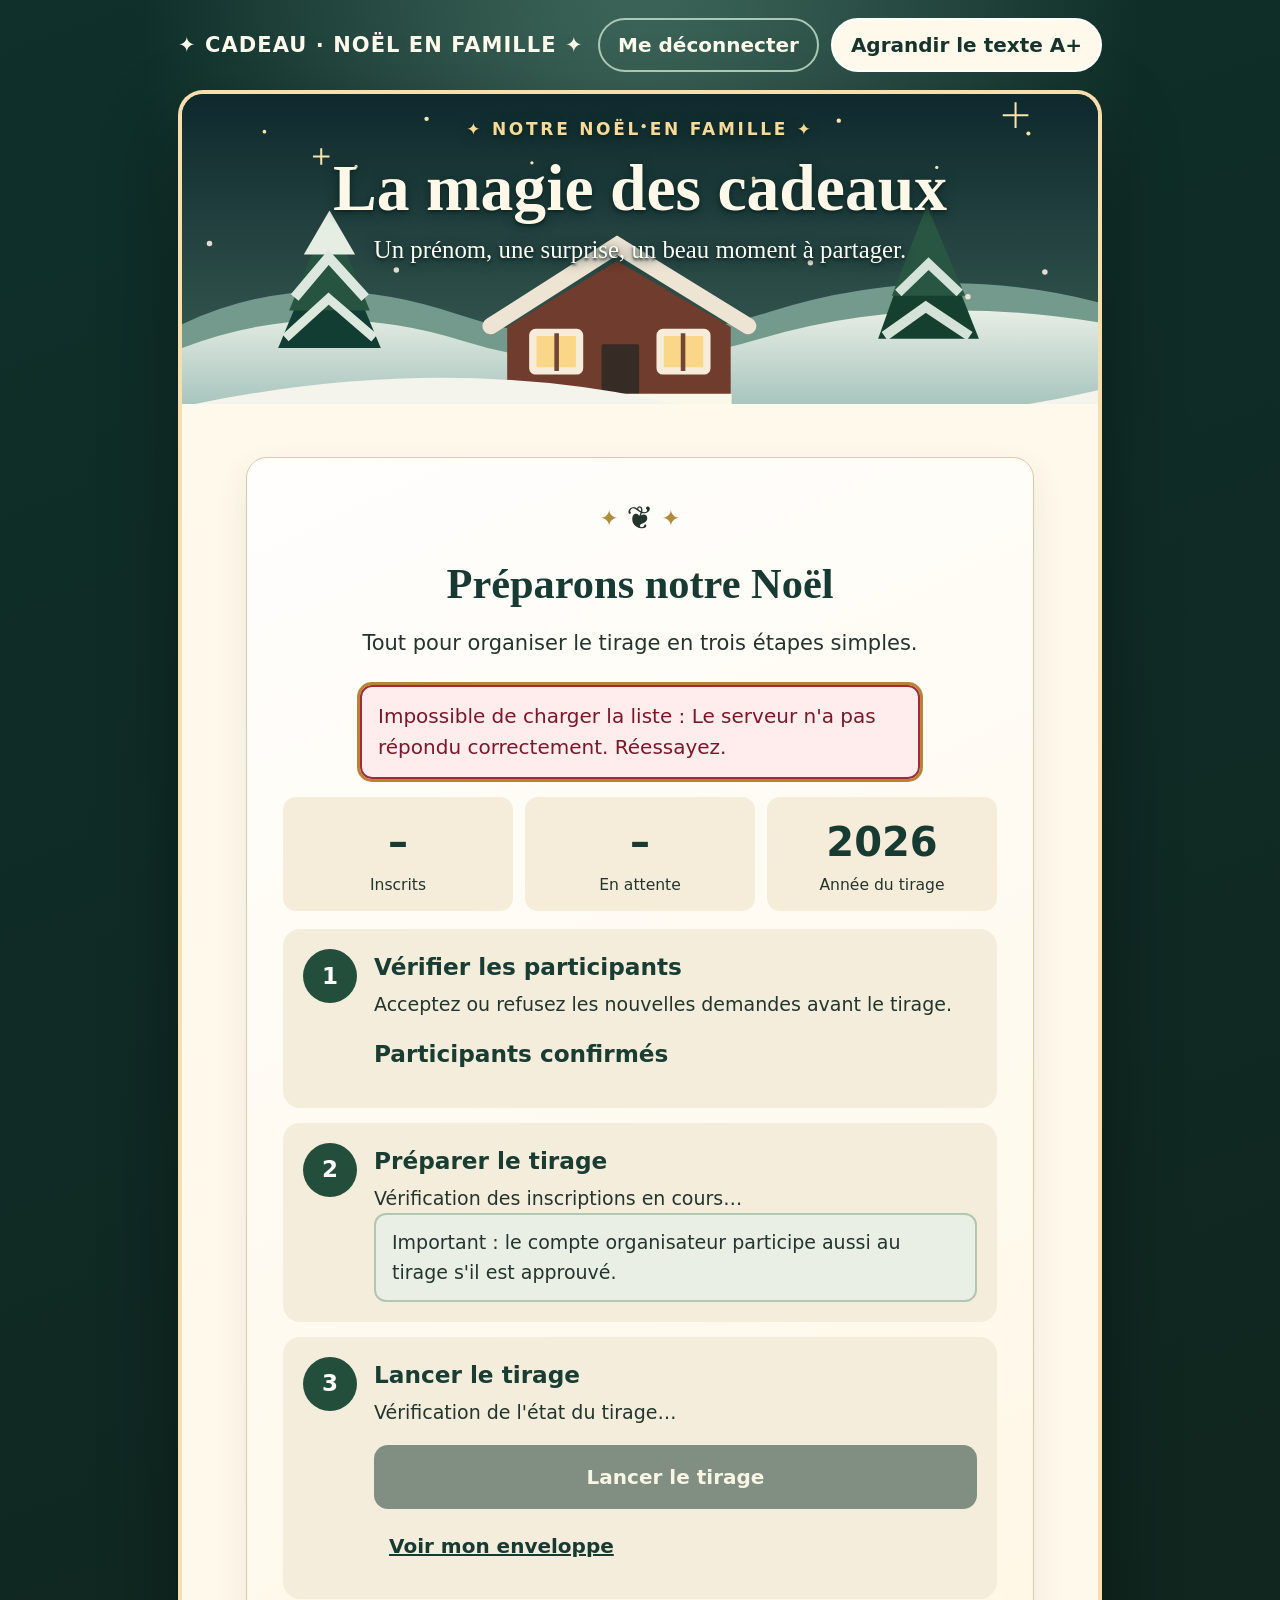
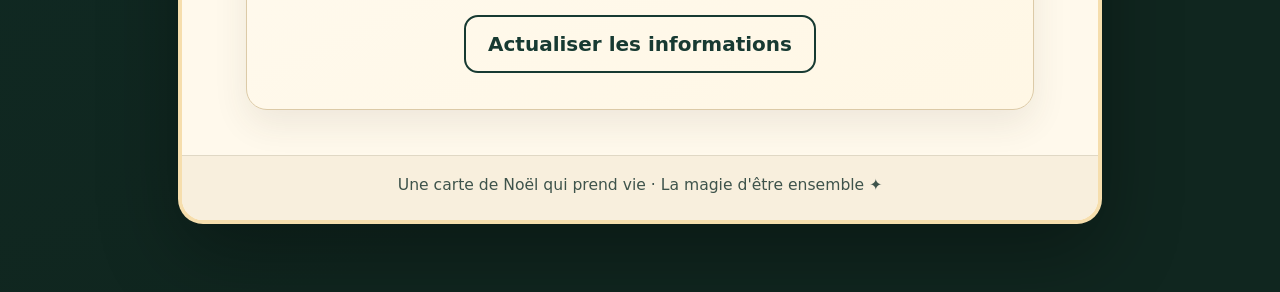
==== commit 9575be6a: "Add senior-friendly family password assistance and secure fragment-based reset form" ====
--- a/php/public/admin.html
+++ b/php/public/admin.html
@@ -71,4 +71,18 @@
  <div class="form-message" id="resetMessage" hidden aria-live="polite"></div>
  <div class="dialog-actions"><button type="button" class="cancel" id="cancelReset">Annuler</button><button type="button" id="confirmReset">Confirmer la réinitialisation</button></div>
 </dialog>
+<dialog id="helpDialog" aria-labelledby="helpTitle">
+  <h2 id="helpTitle">Aider un proche à retrouver son accès</h2>
+  <p id="helpDescription">Ce lien personnel permettra de choisir un nouveau mot de passe. Il n'affiche aucun destinataire.</p>
+  <p><strong>Valable 30 minutes, une seule utilisation.</strong> Ne l'envoyez qu'à la personne concernée.</p>
+  <div class="field">
+    <label for="resetShareLink">Lien personnel à transmettre</label>
+    <input type="text" id="resetShareLink" readonly autocomplete="off" spellcheck="false">
+  </div>
+  <div class="form-message" id="copyHelp" aria-live="polite" hidden></div>
+  <div class="dialog-actions">
+    <button id="copyResetLink" type="button">Copier le lien</button>
+    <button class="cancel" id="closeHelp" type="button">Fermer</button>
+  </div>
+</dialog>
 </body></html>
--- a/php/public/css/style.css
+++ b/php/public/css/style.css
@@ -139,3 +139,9 @@
 }
 @media(max-width:360px){.hero-heading h1{font-size:1.85rem}.stat-row{grid-template-columns:1fr}}
 @media(forced-colors:active){button,.step,.paper,.envelope{forced-color-adjust:auto}}
+
+/* Assistance familiale : boutons lisibles sans supprimer l'identité festive. */
+.person-buttons .help-account{background:#fff5e2;color:#173a32;border:2px solid #a8793a}
+.person-buttons .help-account:hover{background:#f3e3c5}
+#resetShareLink{font-family:system-ui,-apple-system,"Segoe UI",Arial,sans-serif;font-size:.85em;overflow-wrap:anywhere;background:#fffcf2}
+#helpDialog .field{margin:17px 0}
